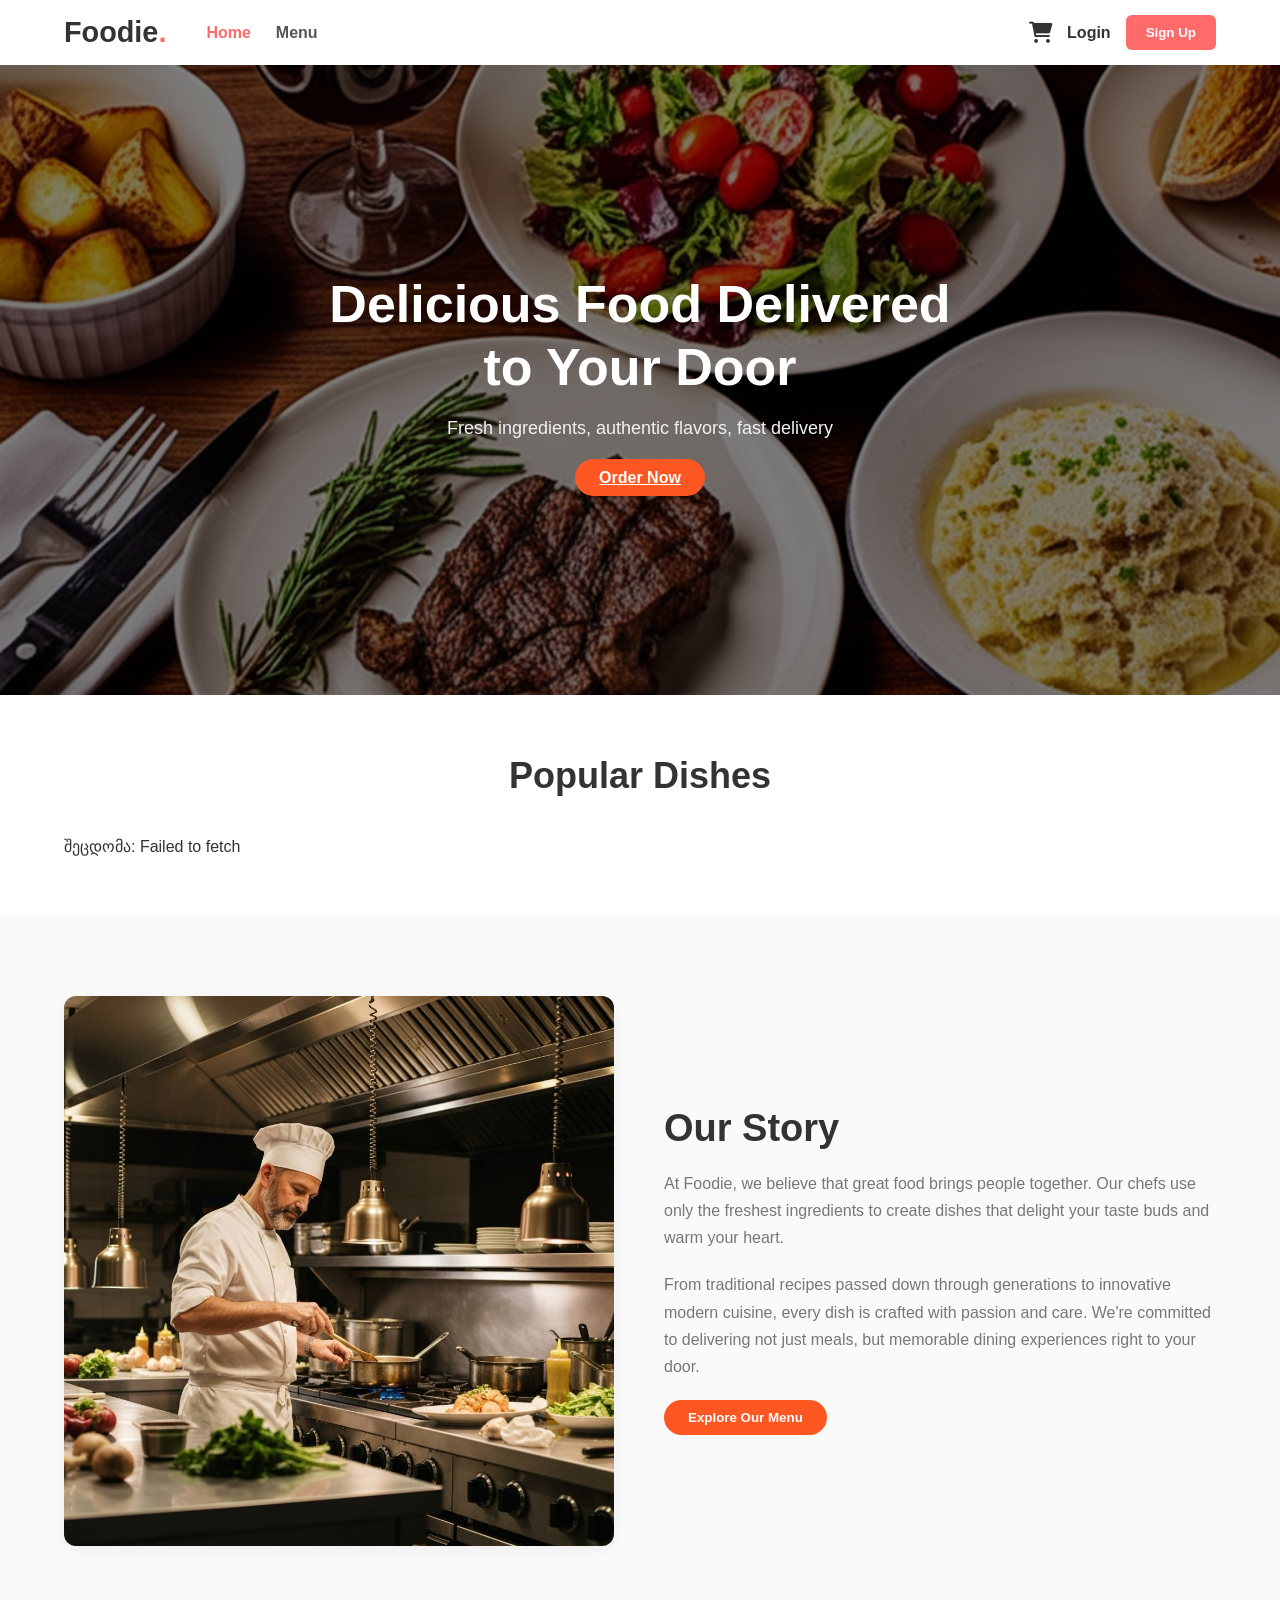
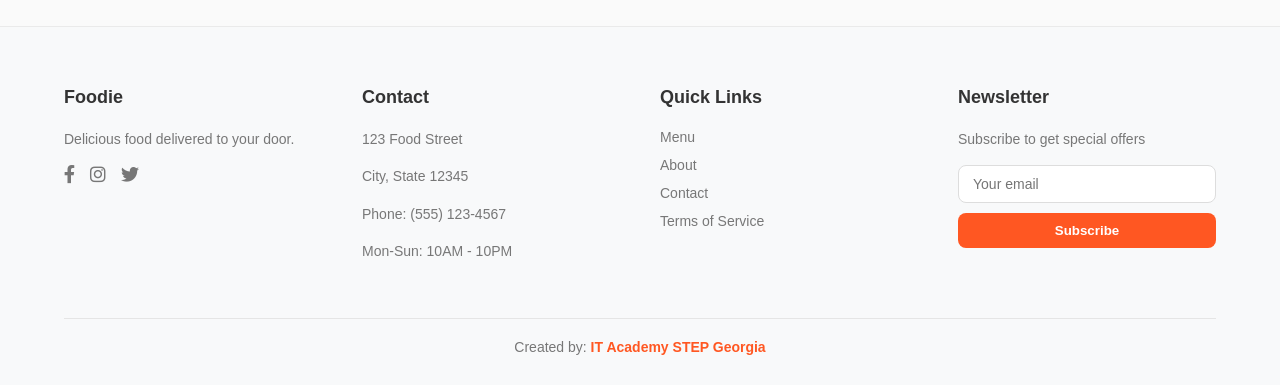
==== admin.html @ 5aa95dae "update" ====
<!DOCTYPE html>
<html lang="en">
<head>
    <meta charset="UTF-8">
    <meta name="viewport" content="width=device-width, initial-scale=1.0">
    <title>Foodie - Admin Panel</title>
    <link rel="stylesheet" href="css/style.css?v=99">
    <link rel="stylesheet" href="https://cdnjs.cloudflare.com/ajax/libs/font-awesome/6.0.0/css/all.min.css">
</head>
<body>

    <div id="header-placeholder"></div>

    <main class="admin-page container">
        <h1>Admin Panel</h1>

        <section class="admin-section">
            <h2>ახალი კატეგორია</h2>
            <form id="add-category-form" class="admin-form">
                <div class="input-group">
                    <label for="cat-name">კატეგორიის სახელი</label>
                    <input type="text" id="cat-name" required>
                </div>
                <button type="submit" class="btn-primary">დამატება</button>
                <p id="category-message" class="message"></p>
            </form>
            <div id="admin-categories-list" class="admin-products-list" style="margin-top:20px;"></div>
        </section>

        <section class="admin-section">
            <h2>ახალი პროდუქტი</h2>
            <form id="add-product-form" class="admin-form">
                <div class="input-group">
                    <label for="prod-name">სახელი</label>
                    <input type="text" id="prod-name" required>
                </div>
                <div class="input-group">
                    <label for="prod-description">აღწერა</label>
                    <input type="text" id="prod-description" required>
                </div>
                <div class="input-group">
                    <label for="prod-category">კატეგორია</label>
                    <select id="prod-category" required></select>
                </div>
                <div class="input-group">
                    <label for="prod-price">ფასი</label>
                    <input type="number" id="prod-price" min="0" step="0.01" required>
                </div>
                <div class="input-group">
                    <label for="prod-spiciness">სიცხარე (0-5)</label>
                    <input type="number" id="prod-spiciness" min="0" max="5" value="0">
                </div>
                <div class="input-group">
                    <label for="prod-image">სურათის URL</label>
                    <input type="text" id="prod-image">
                </div>
                <div class="input-group">
                    <label for="prod-method">მომზადების წესი</label>
                    <input type="text" id="prod-method" required>
                </div>
                <div class="input-group">
                    <label for="prod-ingredients">ინგრედიენტები (მძიმით გამოყოფილი)</label>
                    <input type="text" id="prod-ingredients" placeholder="ფქვილი, კვერცხი, რძე" required>
                </div>
                <div class="input-group toggle-row">
                    ვეგეტარიანული
                    <label class="switch">
                        <input type="checkbox" id="prod-vegetarian">
                        <span class="slider-track"></span>
                    </label>
                </div>
                <button type="submit" class="btn-primary">დამატება</button>
                <p id="product-message" class="message"></p>
            </form>
        </section>

        <section class="admin-section">
            <h2>არსებული პროდუქტები</h2>
            <div id="admin-products-list" class="admin-products-list">
                <p>იტვირთება...</p>
            </div>
        </section>
    </main>

    <div id="footer-placeholder"></div>

    <script src="js/script.js"></script>
</body>
</html>
---- css/style.css ----
@charset "UTF-8";
.navbar {
  display: flex;
  justify-content: space-between;
  align-items: center;
  padding: 15px 5%;
  background-color: #fff;
  box-shadow: 0 2px 10px rgba(0, 0, 0, 0.05);
  position: sticky;
  top: 0;
  z-index: 1000;
  width: 100%;
}
.navbar .logo {
  font-size: 1.8rem;
  font-weight: 800;
  color: #333;
  text-decoration: none;
  z-index: 1002;
  margin-right: 40px;
}
.navbar .logo .food {
  color: #ff6b6b;
}
.navbar .nav-container {
  display: flex;
  flex: 1;
  justify-content: space-between;
  align-items: center;
}
.navbar .nav-container .close-menu {
  display: none;
}
.navbar .nav-container .nav-links {
  display: flex;
  list-style: none;
  gap: 25px;
  margin: 0;
  padding: 0;
}
.navbar .nav-container .nav-links li a {
  text-decoration: none;
  color: #555;
  font-weight: 600;
  font-size: 1rem;
  transition: 0.3s;
}
.navbar .nav-container .nav-links li a:hover, .navbar .nav-container .nav-links li a.active {
  color: #ff6b6b;
}
.navbar .nav-container .auth-buttons {
  display: flex;
  align-items: center;
  gap: 15px;
}
.navbar .nav-container .auth-buttons .login-link {
  text-decoration: none;
  color: #333;
  font-weight: 600;
  transition: 0.3s;
}
.navbar .nav-container .auth-buttons .login-link:hover {
  color: #ff6b6b;
}
.navbar .nav-container .auth-buttons .btn-signup {
  padding: 10px 20px;
  background-color: #ff6b6b;
  color: #fff;
  border: none;
  border-radius: 6px;
  cursor: pointer;
  font-weight: bold;
  transition: 0.3s;
}
.navbar .nav-container .auth-buttons .btn-signup:hover {
  background-color: #e55a5a;
}
.navbar .header-actions {
  display: flex;
  flex-direction: row;
  align-items: center;
  gap: 15px;
  margin-left: 20px;
  flex-shrink: 0;
}
.navbar .header-actions .cart-icon {
  background: none;
  border: none;
  font-size: 1.3rem;
  color: #333;
  cursor: pointer;
  margin: 0;
}
.navbar .header-actions .burger-menu {
  display: none;
  background: none;
  border: none;
  font-size: 1.6rem;
  cursor: pointer;
  color: #333;
}
.navbar {
  /* === მობილურის რესპონსივი === */
}
@media (min-width: 769px) {
  .navbar .nav-container {
    display: contents;
  }
  .navbar .logo {
    order: 0;
  }
  .navbar .nav-links {
    order: 1;
  }
  .navbar .header-actions {
    order: 2;
    margin-left: auto;
  }
  .navbar .auth-buttons {
    order: 3;
    margin-left: 15px;
  }
}
@media (max-width: 768px) {
  .navbar .logo {
    margin-right: auto;
  }
  .navbar .header-actions {
    margin-left: 0;
  }
  .navbar .header-actions .burger-menu {
    display: block;
  }
  .navbar .nav-container {
    position: fixed;
    top: 0;
    right: 0;
    width: 250px;
    height: 100dvh;
    box-sizing: border-box;
    background-color: #fff;
    box-shadow: -5px 0 15px rgba(0, 0, 0, 0.1);
    transform: translateX(100%);
    visibility: hidden;
    transition: transform 0.3s ease-in-out, visibility 0.3s;
    flex-direction: column;
    justify-content: flex-start;
    align-items: stretch;
    padding: 20px;
    z-index: 1001;
  }
  .navbar .nav-container.active {
    transform: translateX(0);
    visibility: visible;
  }
  .navbar .nav-container .close-menu {
    display: block;
    align-self: flex-end;
    font-size: 1.5rem;
    cursor: pointer;
    margin-bottom: 30px;
    color: #333;
  }
  .navbar .nav-container .nav-links {
    flex-direction: column;
    width: 100%;
    gap: 20px;
  }
  .navbar .nav-container .nav-links li a {
    display: block;
    font-size: 1.2rem;
    color: #333;
    border-bottom: 1px solid #eee;
    padding-bottom: 10px;
  }
  .navbar .nav-container .auth-buttons {
    flex-direction: column;
    align-items: stretch;
    width: 100%;
    gap: 20px;
    margin-top: 20px;
  }
  .navbar .nav-container .auth-buttons .login-link,
  .navbar .nav-container .auth-buttons .btn-signup {
    display: block;
    width: 100%;
    padding: 0 0 10px;
    background-color: transparent;
    border: none;
    border-radius: 0;
    border-bottom: 1px solid #eee;
    color: #333;
    font-size: 1.2rem;
    font-weight: 600;
    text-align: left;
    cursor: pointer;
  }
  .navbar .nav-container .auth-buttons .login-link:hover,
  .navbar .nav-container .auth-buttons .btn-signup:hover {
    background-color: transparent;
    color: #ff6b6b;
  }
}

.user-dropdown {
  position: absolute;
  top: 130%;
  right: 0;
  background: #fff;
  border-radius: 8px;
  box-shadow: 0 4px 15px rgba(0, 0, 0, 0.1);
  min-width: 160px;
  display: none; /* საწყისად დამალულია */
  flex-direction: column;
  z-index: 1000;
  overflow: hidden;
}
.user-dropdown.active {
  display: flex;
}
.user-dropdown .dropdown-header {
  padding: 12px 15px;
  border-bottom: 1px solid #eee;
  font-weight: 600;
  color: #333;
}
.user-dropdown .dropdown-item {
  padding: 12px 15px;
  color: #555;
  text-decoration: none;
  background: none;
  border: none;
  text-align: left;
  cursor: pointer;
  font-size: 1rem;
  transition: background 0.2s;
}
.user-dropdown .dropdown-item:hover {
  background-color: #f9f9f9;
}

* {
  margin: 0;
  padding: 0;
  box-sizing: border-box;
  font-family: "Poppins", sans-serif;
}

body {
  background-color: #ffffff;
  color: #333333;
}

.btn-primary,
.btn-signup,
.btn-secondary {
  background-color: #ff5722;
  color: white;
  border: none;
  padding: 10px 24px;
  border-radius: 30px;
  cursor: pointer;
  font-weight: 600;
  transition: background-color 0.3s ease;
}
.btn-primary:hover,
.btn-signup:hover,
.btn-secondary:hover {
  background-color: rgb(93.3333333333%, 22.383107089%, 0%);
}

.btn-secondary {
  background-color: #ddd;
  color: #333333;
  width: 100%;
}

.hero {
  background-image: linear-gradient(rgba(0, 0, 0, 0.5), rgba(0, 0, 0, 0.5)), url("../images/restback.png");
  background-size: cover;
  background-position: center;
  background-repeat: no-repeat;
  height: 70vh;
  width: 100%;
  display: flex;
  align-items: center;
  justify-content: center;
  text-align: center;
  color: white;
  padding: 0 20px;
}
.hero .hero-content {
  max-width: 650px;
}
.hero .hero-content h1 {
  font-size: 52px;
  margin-bottom: 20px;
  line-height: 1.2;
  font-weight: 700;
  color: white;
}
.hero .hero-content p {
  font-size: 18px;
  margin-bottom: 30px;
  color: #f1f1f1;
}

.popular-dishes {
  padding: 60px 5%;
  width: 100%;
}
.popular-dishes h2 {
  text-align: center;
  font-size: 36px;
  margin-bottom: 40px;
  color: #333333;
  font-weight: 700;
}

.dishes-grid {
  display: grid;
  grid-template-columns: repeat(3, 1fr);
  gap: 30px;
  width: 100%;
  margin-top: 20px;
}
.dishes-grid .dish-card {
  background: #fff;
  border-radius: 12px;
  overflow: hidden;
  box-shadow: 0 4px 15px rgba(0, 0, 0, 0.05);
  display: flex;
  flex-direction: column;
  transition: transform 0.3s ease;
}
.dishes-grid .dish-card:hover {
  transform: translateY(-5px);
}
.dishes-grid .dish-card .dish-img {
  width: 100%;
  height: 220px;
  object-fit: cover;
}
.dishes-grid .dish-card .dish-info {
  padding: 20px;
  display: flex;
  flex-direction: column;
  flex: 1;
}
.dishes-grid .dish-card .dish-info h3 {
  font-size: 1.2rem;
  margin-bottom: 10px;
  color: #333;
}
.dishes-grid .dish-card .dish-info .desc {
  font-size: 0.9rem;
  color: #777;
  margin-bottom: 15px;
  flex: 1;
  line-height: 1.4;
}
.dishes-grid .dish-card .dish-info .details {
  display: flex;
  justify-content: space-between;
  align-items: center;
  margin-bottom: 15px;
}
.dishes-grid .dish-card .dish-info .details .rating {
  color: #f39c12;
  font-weight: bold;
}
.dishes-grid .dish-card .dish-info .details .price {
  font-weight: bold;
  color: #ff6b6b;
  font-size: 1.2rem;
}
.dishes-grid .dish-card .dish-info .btn-signup {
  width: 100%;
  padding: 12px;
  background-color: #ff6b6b;
  color: #fff;
  border: none;
  border-radius: 6px;
  cursor: pointer;
  transition: 0.3s;
  font-weight: bold;
}
.dishes-grid .dish-card .dish-info .btn-signup:hover {
  background-color: #e55a5a;
}
@media (max-width: 1024px) {
  .dishes-grid {
    grid-template-columns: repeat(2, 1fr);
  }
}
@media (max-width: 600px) {
  .dishes-grid {
    grid-template-columns: 1fr;
  }
}

/* --- ავტორიზაციის მოდალი (Modal) --- */
.modal-overlay {
  position: fixed;
  top: 0;
  left: 0;
  width: 100%;
  height: 100%;
  background: rgba(0, 0, 0, 0.6);
  display: flex;
  align-items: center;
  justify-content: center;
  z-index: 2000;
  opacity: 0;
  pointer-events: none;
  transition: opacity 0.3s ease;
}
.modal-overlay.active {
  opacity: 1;
  pointer-events: auto;
}

.modal-content {
  background: #ffffff;
  width: 90%;
  max-width: 400px;
  border-radius: 12px;
  padding: 30px;
  position: relative;
  box-shadow: 0 10px 30px rgba(0, 0, 0, 0.2);
  transform: translateY(-20px);
  transition: transform 0.3s ease;
}
.modal-overlay.active .modal-content {
  transform: translateY(0);
}

.close-btn {
  position: absolute;
  top: 15px;
  right: 15px;
  background: none;
  border: none;
  font-size: 24px;
  color: #777777;
  cursor: pointer;
}

.modal-header {
  display: flex;
  margin-bottom: 25px;
  border-bottom: 2px solid #eee;
}
.modal-header .tab-btn {
  flex: 1;
  background: none;
  border: none;
  padding: 10px;
  font-size: 18px;
  font-weight: 600;
  color: #777777;
  cursor: pointer;
  position: relative;
}
.modal-header .tab-btn.active {
  color: #ff5722;
}
.modal-header .tab-btn.active::after {
  content: "";
  position: absolute;
  bottom: -2px;
  left: 0;
  width: 100%;
  height: 2px;
  background: #ff5722;
}

.auth-form {
  display: none;
}
.auth-form.active {
  display: block;
}
.auth-form .input-group {
  margin-bottom: 15px;
}
.auth-form .input-group label {
  display: block;
  margin-bottom: 5px;
  font-size: 14px;
  color: #333333;
}
.auth-form .input-group input {
  width: 100%;
  padding: 12px;
  border: 1px solid #ccc;
  border-radius: 8px;
  font-size: 14px;
  outline: none;
}
.auth-form .input-group input:focus {
  border-color: #ff5722;
}

.w-100 {
  width: 100%;
}

.message {
  margin-bottom: 15px;
  text-align: center;
  font-size: 14px;
  font-weight: bold;
}
.message.success {
  color: green;
}
.message.error {
  color: red;
}

.filter-group {
  margin-bottom: 24px;
}
.filter-group label {
  display: block;
  margin-bottom: 8px;
  font-weight: 600;
  font-size: 0.9rem;
  color: #333333;
}
.filter-group input[type=range] {
  width: 100%;
  accent-color: #ff6b6b;
}
.filter-group span {
  display: inline-block;
  margin-top: 4px;
  font-size: 0.85rem;
  color: #777777;
}

.toggle-row {
  display: flex;
  align-items: center;
  justify-content: space-between;
  font-weight: 600;
}

.switch {
  position: relative;
  display: inline-block;
  width: 42px;
  height: 24px;
}
.switch input {
  opacity: 0;
  width: 0;
  height: 0;
}
.switch input:checked + .slider-track {
  background-color: #ff6b6b;
}
.switch input:checked + .slider-track::before {
  transform: translateX(18px);
}
.switch .slider-track {
  position: absolute;
  cursor: pointer;
  inset: 0;
  background-color: #ccc;
  border-radius: 24px;
  transition: 0.2s;
}
.switch .slider-track::before {
  content: "";
  position: absolute;
  height: 18px;
  width: 18px;
  left: 3px;
  bottom: 3px;
  background-color: #fff;
  border-radius: 50%;
  transition: 0.2s;
}

.btn-text-small {
  background: none;
  border: none;
  color: #777777;
  font-size: 0.8rem;
  text-decoration: underline;
  cursor: pointer;
  padding: 0;
  margin-top: 4px;
}

.cart-menu-container {
  position: relative;
  display: inline-block;
}

.cart-icon {
  position: relative;
}

.cart-count-badge {
  position: absolute;
  top: -6px;
  right: -8px;
  background-color: #ff6b6b;
  color: #fff;
  font-size: 0.7rem;
  font-weight: bold;
  min-width: 18px;
  height: 18px;
  border-radius: 50%;
  display: flex;
  align-items: center;
  justify-content: center;
  padding: 0 4px;
}

.cart-dropdown {
  position: absolute;
  top: calc(100% + 12px);
  right: 0;
  width: 320px;
  max-width: 90vw;
  background: #fff;
  border-radius: 10px;
  box-shadow: 0 10px 30px rgba(0, 0, 0, 0.15);
  opacity: 0;
  visibility: hidden;
  transform: translateY(-8px);
  transition: 0.2s;
  z-index: 1500;
  padding: 16px;
}
.cart-dropdown.active {
  opacity: 1;
  visibility: visible;
  transform: translateY(0);
}

.cart-dropdown-header {
  font-weight: 700;
  font-size: 1.1rem;
  margin-bottom: 12px;
}

.cart-items-list {
  max-height: 280px;
  overflow-y: auto;
  display: flex;
  flex-direction: column;
  gap: 10px;
}

.cart-empty {
  color: #777777;
  text-align: center;
  padding: 12px 0;
  font-size: 0.9rem;
}

.cart-item {
  display: grid;
  grid-template-columns: 1fr auto auto auto;
  align-items: center;
  gap: 8px;
  font-size: 0.85rem;
  border-bottom: 1px solid #f0f0f0;
  padding-bottom: 8px;
}
.cart-item .cart-item-name {
  overflow: hidden;
  text-overflow: ellipsis;
  white-space: nowrap;
}
.cart-item .cart-item-qty {
  display: flex;
  align-items: center;
  gap: 6px;
}
.cart-item .cart-item-qty .qty-btn {
  width: 22px;
  height: 22px;
  border: 1px solid #ddd;
  background: #fff;
  border-radius: 4px;
  cursor: pointer;
  font-weight: bold;
  line-height: 1;
}
.cart-item .cart-item-price {
  font-weight: 600;
  color: #ff6b6b;
}
.cart-item .cart-item-remove {
  background: none;
  border: none;
  color: #999;
  cursor: pointer;
}
.cart-item .cart-item-remove:hover {
  color: #ff6b6b;
}

.cart-dropdown-footer {
  margin-top: 14px;
  padding-top: 12px;
  border-top: 1px solid #eee;
}
.cart-dropdown-footer .cart-total {
  display: flex;
  justify-content: space-between;
  font-weight: 700;
  margin-bottom: 10px;
}

.admin-page {
  padding: 40px 5%;
  max-width: 900px;
  margin: 0 auto;
}
.admin-page h1 {
  margin-bottom: 30px;
}

.admin-section {
  background: #fff;
  border-radius: 10px;
  padding: 24px;
  margin-bottom: 30px;
  box-shadow: 0 2px 10px rgba(0, 0, 0, 0.05);
}
.admin-section h2 {
  margin-bottom: 16px;
  font-size: 1.2rem;
}

.admin-form {
  display: flex;
  flex-direction: column;
  gap: 14px;
  max-width: 400px;
}
.admin-form .btn-primary {
  align-self: flex-start;
}

.admin-products-list {
  display: flex;
  flex-direction: column;
  gap: 10px;
}

.admin-product-row {
  display: flex;
  align-items: center;
  justify-content: space-between;
  gap: 12px;
  padding: 10px 0;
  border-bottom: 1px solid #f0f0f0;
}
.admin-product-row .admin-product-name {
  flex: 1;
}
.admin-product-row .admin-product-price {
  font-weight: 600;
  color: #ff6b6b;
}

.footer {
  background-color: #f8f9fa;
  padding: 60px 5% 30px;
  border-top: 1px solid #eaeaea;
  color: #333333;
  width: 100%;
}
.footer .footer-container {
  display: grid;
  grid-template-columns: repeat(4, 1fr);
  gap: 40px;
  max-width: 1300px;
  margin: 0 auto 40px;
}
@media (max-width: 900px) {
  .footer .footer-container {
    grid-template-columns: repeat(2, 1fr);
  }
}
@media (max-width: 550px) {
  .footer .footer-container {
    grid-template-columns: 1fr;
  }
}
.footer .footer-col h3, .footer .footer-col h4 {
  font-size: 18px;
  font-weight: 600;
  margin-bottom: 20px;
  color: #333333;
}
.footer .footer-col p {
  font-size: 14px;
  color: #777777;
  line-height: 1.6;
  margin-bottom: 15px;
}
.footer .footer-col .social-icons {
  display: flex;
  gap: 15px;
  font-size: 18px;
}
.footer .footer-col .social-icons a {
  color: #777777;
  transition: color 0.3s;
}
.footer .footer-col .social-icons a:hover {
  color: #ff5722;
}
.footer .footer-col ul {
  list-style: none;
  padding: 0;
  margin: 0;
}
.footer .footer-col ul li {
  margin-bottom: 10px;
}
.footer .footer-col ul li a {
  text-decoration: none;
  color: #777777;
  font-size: 14px;
  transition: color 0.3s;
}
.footer .footer-col ul li a:hover {
  color: #ff5722;
}
.footer .footer-col .newsletter-form {
  display: flex;
  flex-direction: column;
  gap: 10px;
}
.footer .footer-col .newsletter-form input {
  padding: 10px 14px;
  border: 1px solid #ddd;
  border-radius: 8px;
  font-size: 14px;
  outline: none;
}
.footer .footer-col .newsletter-form input:focus {
  border-color: #ff5722;
}
.footer .footer-col .newsletter-form button {
  background-color: #ff5722;
  color: white;
  border: none;
  padding: 10px;
  border-radius: 8px;
  font-weight: 600;
  cursor: pointer;
  transition: background-color 0.3s;
}
.footer .footer-col .newsletter-form button:hover {
  background-color: #e04a1b;
}
.footer .footer-bottom {
  text-align: center;
  border-top: 1px solid #e5e5e5;
  padding-top: 20px;
  font-size: 14px;
  color: #777777;
}
.footer .footer-bottom a {
  color: #ff5722;
  text-decoration: none;
  font-weight: 600;
}

.menu-page {
  display: flex;
  gap: 30px;
  padding: 40px 0;
  align-items: flex-start;
  /* მარცხენა ფილტრების პანელი */
}
.menu-page .filters-sidebar {
  flex: 0 0 250px;
  background-color: #fcfcfc;
  padding: 20px;
  border-radius: 8px;
  box-shadow: 0 4px 6px rgba(0, 0, 0, 0.05);
}
.menu-page .filters-sidebar h2 {
  margin-bottom: 20px;
  font-size: 1.2rem;
  color: #333;
}
.menu-page .filters-sidebar .filter-group {
  margin-bottom: 25px;
}
.menu-page .filters-sidebar .filter-group label {
  display: block;
  margin-bottom: 10px;
  font-weight: 600;
  font-size: 0.9rem;
  color: #555;
}
.menu-page .filters-sidebar .filter-group input[type=text] {
  width: 100%;
  padding: 10px;
  border: 1px solid #ddd;
  border-radius: 6px;
  outline: none;
}
.menu-page .filters-sidebar .filter-group input[type=text]:focus {
  border-color: #ff6b6b;
}
.menu-page .filters-sidebar .filter-group .checkbox-group {
  display: flex;
  flex-direction: column;
  gap: 10px;
}
.menu-page .filters-sidebar .filter-group .checkbox-group label {
  font-weight: normal;
  display: flex;
  align-items: center;
  gap: 8px;
  cursor: pointer;
  margin-bottom: 0;
}
.menu-page .filters-sidebar .btn-clear {
  width: 100%;
  padding: 10px;
  background: transparent;
  border: 1px solid #ccc;
  border-radius: 6px;
  cursor: pointer;
  transition: 0.3s;
}
.menu-page .filters-sidebar .btn-clear:hover {
  background: #f0f0f0;
}
.menu-page {
  /* მარჯვენა პროდუქტების კონტენტი */
}
.menu-page .menu-content {
  flex: 1;
  width: 100%;
  overflow: hidden; /* აზღვევს კონტენტის გადმოსვლას გვერდზე */
}
.menu-page .menu-content .menu-header {
  margin-bottom: 20px;
  color: #777;
  font-size: 0.95rem;
}
.menu-page .menu-content .dishes-grid {
  display: grid;
  grid-template-columns: repeat(auto-fill, minmax(220px, 1fr));
  gap: 20px;
  /* ბარათის და სურათის ზომების შეზღუდვა */
}
.menu-page .menu-content .dishes-grid .dish-card {
  background: #fff;
  border-radius: 12px;
  overflow: hidden;
  box-shadow: 0 4px 15px rgba(0, 0, 0, 0.05);
  display: flex;
  flex-direction: column;
}
.menu-page .menu-content .dishes-grid .dish-card .dish-img {
  width: 100%;
  height: 180px;
  object-fit: cover; /* სურათი არ გაიწელება ზედმეტად და ჩაჯდება ყუთში */
}
.menu-page .menu-content .dishes-grid .dish-card .dish-info {
  padding: 15px;
  display: flex;
  flex-direction: column;
  flex: 1;
}
.menu-page .menu-content .dishes-grid .dish-card .dish-info h3 {
  font-size: 1.1rem;
  margin-bottom: 8px;
  color: #333;
}
.menu-page .menu-content .dishes-grid .dish-card .dish-info .desc {
  font-size: 0.85rem;
  color: #777;
  margin-bottom: 15px;
  flex: 1;
}
.menu-page .menu-content .dishes-grid .dish-card .dish-info .details {
  display: flex;
  justify-content: space-between;
  align-items: center;
  margin-bottom: 15px;
}
.menu-page .menu-content .dishes-grid .dish-card .dish-info .details .rating {
  color: #f39c12;
  font-weight: bold;
}
.menu-page .menu-content .dishes-grid .dish-card .dish-info .details .price {
  font-weight: bold;
  color: #ff6b6b;
  font-size: 1.1rem;
}
.menu-page .menu-content .dishes-grid .dish-card .dish-info .btn-signup {
  width: 100%;
  padding: 10px;
  background-color: #ff6b6b;
  color: #fff;
  border: none;
  border-radius: 6px;
  cursor: pointer;
  transition: 0.3s;
}
.menu-page .menu-content .dishes-grid .dish-card .dish-info .btn-signup:hover {
  background-color: #e55a5a;
}
.menu-page .menu-content .pagination {
  display: flex;
  justify-content: center;
  margin-top: 40px;
}
.menu-page .menu-content .pagination .btn-text {
  background: none;
  border: none;
  color: #333;
  font-weight: bold;
  cursor: pointer;
}
.menu-page .menu-content .pagination .btn-text:hover {
  text-decoration: underline;
}

.our-story {
  padding: 80px 5%;
  background-color: #fafafa;
}
.our-story .story-container {
  display: flex;
  align-items: center;
  gap: 50px;
  max-width: 1300px;
  margin: 0 auto;
}
@media (max-width: 900px) {
  .our-story .story-container {
    flex-direction: column;
    text-align: center;
  }
}
.our-story .story-img {
  flex: 1;
  width: 100%;
  max-width: 550px;
  border-radius: 12px;
  overflow: hidden;
  box-shadow: 0 4px 15px rgba(0, 0, 0, 0.05);
}
.our-story .story-img img {
  width: 100%;
  height: 100%;
  object-fit: cover;
  display: block;
}
.our-story .story-content {
  flex: 1;
}
.our-story .story-content h2 {
  font-size: 38px;
  font-weight: 700;
  color: #333333;
  margin-bottom: 20px;
}
.our-story .story-content p {
  font-size: 16px;
  color: #777777;
  line-height: 1.7;
  margin-bottom: 20px;
}

.profile-container {
  max-width: 900px;
  margin: 40px auto 80px;
  padding: 0 20px;
}
.profile-container .page-title {
  font-size: 2rem;
  font-weight: 700;
  color: #222;
  margin-bottom: 25px;
}
.profile-container .profile-tabs {
  display: flex;
  background-color: #f1f3f5;
  padding: 5px;
  border-radius: 8px;
  margin-bottom: 30px;
}
.profile-container .profile-tabs .tab-btn {
  flex: 1;
  padding: 12px;
  border: none;
  background: transparent;
  font-size: 0.95rem;
  font-weight: 600;
  color: #666;
  border-radius: 6px;
  cursor: pointer;
  transition: 0.2s;
}
.profile-container .profile-tabs .tab-btn:hover:not(.active) {
  color: #222;
}
.profile-container .profile-tabs .tab-btn.active {
  background-color: #fff;
  color: #222;
  box-shadow: 0 2px 6px rgba(0, 0, 0, 0.06);
}
.profile-container .profile-card {
  background: #fff;
  border: 1px solid #e9ecef;
  border-radius: 12px;
  padding: 35px;
}
.profile-container .profile-card .tab-content {
  display: none;
  animation: fadeInTab 0.3s ease-in-out;
}
.profile-container .profile-card .tab-content.active {
  display: block;
}
.profile-container .profile-card .card-header {
  margin-bottom: 25px;
}
.profile-container .profile-card .card-header h2 {
  font-size: 1.25rem;
  color: #222;
  margin-bottom: 5px;
}
.profile-container .profile-card .card-header p {
  color: #777;
  font-size: 0.9rem;
}
.profile-container .profile-card .profile-summary {
  display: flex;
  align-items: center;
  gap: 20px;
  margin-bottom: 30px;
  padding-bottom: 25px;
  border-bottom: 1px solid #f0f0f0;
}
.profile-container .profile-card .profile-summary .profile-summary-info h3 {
  font-size: 1.15rem;
  color: #222;
  margin-bottom: 4px;
}
.profile-container .profile-card .profile-summary .profile-summary-info p {
  color: #777;
  font-size: 0.9rem;
}
.profile-container .profile-card .profile-summary .profile-summary-info .member-since {
  display: inline-block;
  margin-top: 8px;
  padding: 3px 12px;
  border-radius: 20px;
  background: #fdeceb;
  color: #df4b37;
  font-size: 0.75rem;
  font-weight: 600;
}
.profile-container .profile-card .profile-avatar {
  width: 84px;
  height: 84px;
  flex-shrink: 0;
  border-radius: 50%;
  overflow: hidden;
  background-color: #f1f3f5;
  display: flex;
  align-items: center;
  justify-content: center;
  border: 3px solid #df4b37;
}
.profile-container .profile-card .profile-avatar img {
  width: 100%;
  height: 100%;
  object-fit: cover;
  display: block;
}
.profile-container .profile-card .profile-avatar span {
  display: none;
  font-size: 1.6rem;
  font-weight: 700;
  color: #df4b37;
}
.profile-container .profile-card .profile-avatar.no-image img {
  display: none;
}
.profile-container .profile-card .profile-avatar.no-image span {
  display: block;
}
.profile-container .profile-card form {
  display: flex;
  flex-direction: column;
  gap: 20px;
}
.profile-container .profile-card form .form-row {
  display: flex;
  gap: 20px;
}
.profile-container .profile-card form .form-row .form-group {
  flex: 1;
}
.profile-container .profile-card form .form-group {
  display: flex;
  flex-direction: column;
  gap: 8px;
}
.profile-container .profile-card form .form-group label {
  font-size: 0.85rem;
  font-weight: 600;
  color: #495057;
}
.profile-container .profile-card form .form-group input,
.profile-container .profile-card form .form-group textarea {
  width: 100%;
  padding: 12px 14px;
  border: 1px solid #ced4da;
  border-radius: 6px;
  font-size: 0.95rem;
  background-color: #fff;
  transition: border-color 0.2s, box-shadow 0.2s;
  box-sizing: border-box;
}
.profile-container .profile-card form .form-group input:focus,
.profile-container .profile-card form .form-group textarea:focus {
  border-color: #df4b37;
  box-shadow: 0 0 0 3px rgba(223, 75, 55, 0.12);
  outline: none;
}
.profile-container .profile-card form .form-group input:disabled,
.profile-container .profile-card form .form-group textarea:disabled {
  background-color: #f8f9fa;
  color: #888;
  cursor: not-allowed;
}
.profile-container .profile-card form .form-group textarea {
  resize: vertical;
}
.profile-container .profile-card form .btn-save {
  align-self: flex-start;
  padding: 12px 28px;
  background-color: #df4b37;
  color: #fff;
  border: none;
  border-radius: 6px;
  font-weight: 600;
  font-size: 0.95rem;
  cursor: pointer;
  transition: 0.2s;
}
.profile-container .profile-card form .btn-save:hover {
  background-color: #c9412f;
}
.profile-container .profile-card form .btn-save:disabled {
  opacity: 0.6;
  cursor: not-allowed;
}
.profile-container .profile-card .form-message {
  font-size: 0.9rem;
  font-weight: 600;
  line-height: 1.4;
}
.profile-container .profile-card .form-message:empty {
  display: none;
}
.profile-container .profile-card .form-message.success {
  color: #2b8a3e;
}
.profile-container .profile-card .form-message.error {
  color: #c92a2a;
}
.profile-container .profile-card .account-section {
  padding: 20px 0;
  border-top: 1px solid #f0f0f0;
}
.profile-container .profile-card .account-section:first-of-type {
  border-top: none;
  padding-top: 0;
}
.profile-container .profile-card .account-section h3 {
  font-size: 1rem;
  color: #222;
  margin-bottom: 6px;
}
.profile-container .profile-card .account-section p {
  color: #777;
  font-size: 0.9rem;
  margin-bottom: 14px;
}
.profile-container .profile-card .account-section.danger-zone h3 {
  color: #dc3545;
}
.profile-container .profile-card .btn-outline,
.profile-container .profile-card .btn-danger {
  padding: 12px 28px;
  border-radius: 6px;
  font-weight: 600;
  font-size: 0.95rem;
  cursor: pointer;
  transition: 0.2s;
}
.profile-container .profile-card .btn-outline:disabled,
.profile-container .profile-card .btn-danger:disabled {
  opacity: 0.6;
  cursor: not-allowed;
}
.profile-container .profile-card .btn-outline {
  background: #fff;
  color: #333;
  border: 1px solid #ced4da;
}
.profile-container .profile-card .btn-outline:hover {
  border-color: #df4b37;
  color: #df4b37;
}
.profile-container .profile-card .btn-danger {
  background: #dc3545;
  color: #fff;
  border: none;
}
.profile-container .profile-card .btn-danger:hover {
  background: #bb2d3b;
}
.profile-container .profile-card .delete-confirm {
  margin-top: 16px;
  padding: 16px;
  border: 1px solid #f5c2c7;
  background: #fff5f5;
  border-radius: 8px;
}
.profile-container .profile-card .delete-confirm[hidden] {
  display: none;
}
.profile-container .profile-card .delete-confirm p {
  color: #842029;
  margin-bottom: 12px;
}
.profile-container .profile-card .delete-confirm .delete-confirm-actions {
  display: flex;
  gap: 10px;
  flex-wrap: wrap;
}
.profile-container .visually-hidden {
  position: absolute;
  left: -9999px;
  width: 1px;
  height: 1px;
  overflow: hidden;
}

@keyframes fadeInTab {
  from {
    opacity: 0;
    transform: translateY(10px);
  }
  to {
    opacity: 1;
    transform: translateY(0);
  }
}
/* === მობილურის რესპონსივი === */
@media (max-width: 768px) {
  .profile-container {
    margin: 20px auto 50px;
  }
  .profile-container .page-title {
    font-size: 1.5rem;
    text-align: center;
  }
  .profile-container .profile-tabs {
    flex-direction: column;
    gap: 5px;
  }
  .profile-container .profile-tabs .tab-btn {
    width: 100%;
    text-align: center;
    padding: 10px;
  }
  .profile-container .profile-card {
    padding: 20px;
  }
  .profile-container .profile-card .card-header {
    text-align: center;
  }
  .profile-container .profile-card .card-header h2 {
    font-size: 1.1rem;
  }
  .profile-container .profile-card .profile-summary {
    flex-direction: column;
    text-align: center;
  }
  .profile-container .profile-card form .form-row {
    flex-direction: column;
    gap: 20px;
  }
  .profile-container .profile-card form .btn-save {
    width: 100%;
    text-align: center;
  }
  .profile-container .profile-card .btn-outline,
  .profile-container .profile-card .btn-danger {
    width: 100%;
  }
  .profile-container .profile-card .delete-confirm .delete-confirm-actions {
    flex-direction: column;
  }
}

/*# sourceMappingURL=style.css.map */
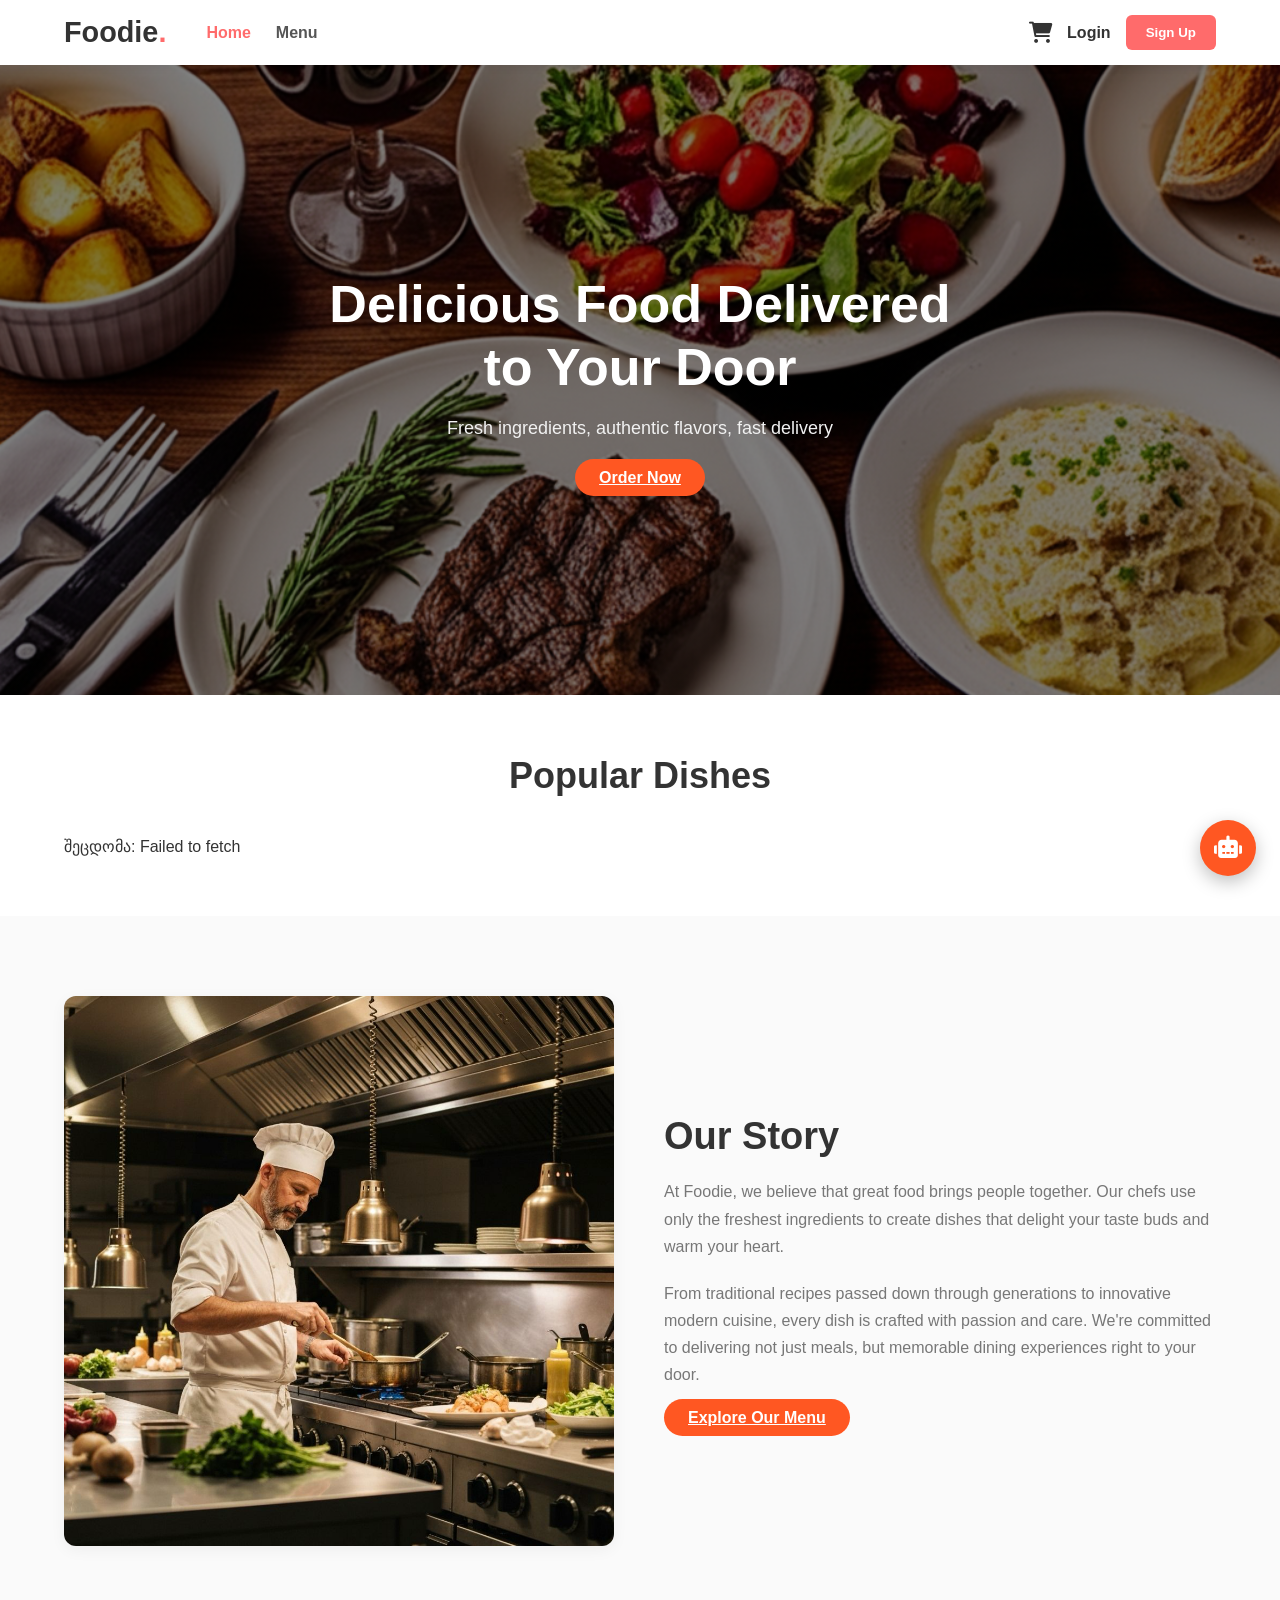
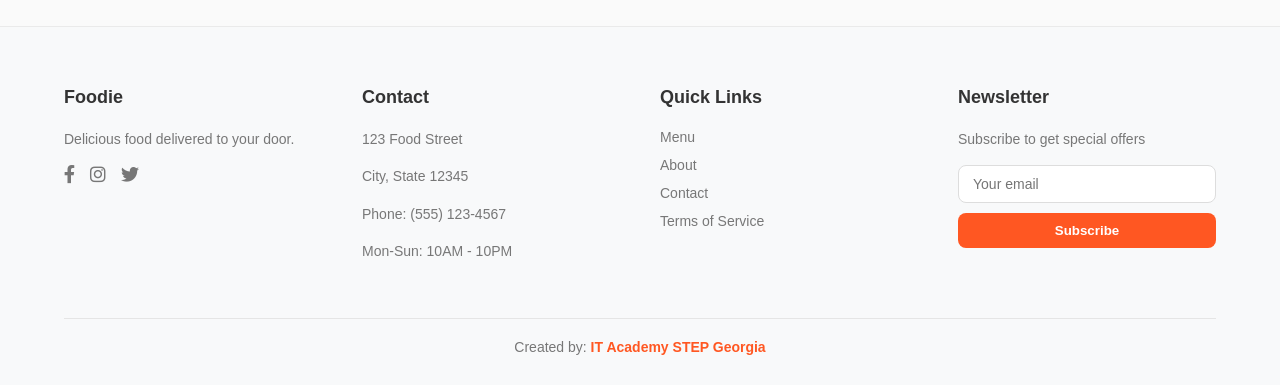
==== commit d3699f5b: "done" ====
--- a/admin.html
+++ b/admin.html
@@ -28,9 +28,9 @@
         </section>
 
         <section class="admin-section">
-            <h2>ახალი პროდუქტი</h2>
-            <form id="add-product-form" class="admin-form">
-                <div class="input-group">
+              <h2 id="product-form-title">ახალი პროდუქტი</h2>
+                <form id="add-product-form" class="admin-form">
+                    <div class="input-group">
                     <label for="prod-name">სახელი</label>
                     <input type="text" id="prod-name" required>
                 </div>
@@ -69,10 +69,14 @@
                         <span class="slider-track"></span>
                     </label>
                 </div>
+         <div style="display:flex; gap:10px;">
                 <button type="submit" class="btn-primary">დამატება</button>
+                <button type="button" id="cancel-edit-btn" class="btn-secondary" style="display:none; width:auto; padding:10px 24px;">გაუქმება</button>
+                </div>
                 <p id="product-message" class="message"></p>
             </form>
         </section>
+
 
         <section class="admin-section">
             <h2>არსებული პროდუქტები</h2>
@@ -84,6 +88,10 @@
 
     <div id="footer-placeholder"></div>
 
-    <script src="js/script.js"></script>
+    <script src="js/config.js"></script>
+    <script src="js/assistant.js"></script>
+    <script src="js/header.js"></script>
+    <script src="js/admin.js"></script>
+
 </body>
 </html>
--- a/css/style.css
+++ b/css/style.css
@@ -972,7 +972,7 @@
 .menu-page .menu-content .dishes-grid .dish-card .dish-img {
   width: 100%;
   height: 180px;
-  object-fit: cover; /* სურათი არ გაიწელება ზედმეტად და ჩაჯდება ყუთში */
+  object-fit: cover;
 }
 .menu-page .menu-content .dishes-grid .dish-card .dish-info {
   padding: 15px;
@@ -1022,17 +1022,29 @@
 .menu-page .menu-content .pagination {
   display: flex;
   justify-content: center;
-  margin-top: 40px;
+  align-items: center;
+  gap: 16px;
+  margin: 40px 0 20px;
 }
 .menu-page .menu-content .pagination .btn-text {
-  background: none;
-  border: none;
+  background: #fff;
+  border: 1px solid #ddd;
   color: #333;
-  font-weight: bold;
-  cursor: pointer;
-}
-.menu-page .menu-content .pagination .btn-text:hover {
-  text-decoration: underline;
+  padding: 10px 22px;
+  border-radius: 6px;
+  cursor: pointer;
+  font-weight: 600;
+  font-size: 0.9rem;
+  transition: 0.2s;
+}
+.menu-page .menu-content .pagination .btn-text:hover:not(:disabled) {
+  background-color: #ff6b6b;
+  color: #fff;
+  border-color: #ff6b6b;
+}
+.menu-page .menu-content .pagination .btn-text:disabled {
+  opacity: 0.4;
+  cursor: not-allowed;
 }
 
 .our-story {
@@ -1419,5 +1431,281 @@
     flex-direction: column;
   }
 }
+.admin-page {
+  background-color: #f4f6fa;
+  min-height: 80vh;
+  padding: 40px 5%;
+}
+.admin-page h1 {
+  color: #2f3e56;
+  font-size: 1.8rem;
+  margin-bottom: 30px;
+  padding-bottom: 14px;
+  border-bottom: 2px solid #2f3e56;
+  display: inline-block;
+}
+
+.admin-section {
+  background: #fff;
+  border: 1px solid #e1e5ec;
+  border-radius: 10px;
+  padding: 26px;
+  margin-bottom: 28px;
+  box-shadow: 0 2px 8px rgba(47, 62, 86, 0.06);
+}
+.admin-section h2 {
+  font-size: 1.15rem;
+  color: #2f3e56;
+  margin-bottom: 18px;
+  display: flex;
+  align-items: center;
+  gap: 8px;
+}
+.admin-section h2::before {
+  content: "";
+  width: 6px;
+  height: 18px;
+  background: #5c7cfa;
+  border-radius: 3px;
+  display: inline-block;
+}
+
+.admin-form .input-group label {
+  color: #2f3e56;
+  font-size: 0.85rem;
+}
+.admin-form .input-group input,
+.admin-form .input-group select {
+  border: 1px solid #e1e5ec;
+}
+.admin-form .input-group input:focus,
+.admin-form .input-group select:focus {
+  border-color: #5c7cfa;
+  outline: none;
+}
+.admin-form .btn-primary {
+  background-color: #2f3e56;
+}
+.admin-form .btn-primary:hover {
+  background-color: #24314a;
+}
+.admin-form .btn-secondary {
+  background: #fff;
+  border: 1px solid #e1e5ec;
+  color: #2f3e56;
+}
+.admin-form .btn-secondary:hover {
+  background: #f4f6fa;
+}
+
+.admin-products-list .admin-product-row {
+  border-bottom: 1px solid #e1e5ec;
+}
+.admin-products-list .admin-product-row .admin-product-name {
+  color: #333;
+  font-weight: 500;
+}
+.admin-products-list .admin-product-row .admin-product-price {
+  color: #5c7cfa;
+}
+.admin-products-list .admin-product-row .btn-text {
+  color: #5c7cfa;
+  font-weight: 600;
+}
+.admin-products-list .admin-product-row .btn-text:hover {
+  text-decoration: underline;
+}
+.admin-products-list .admin-product-row .admin-delete-btn,
+.admin-products-list .admin-product-row .admin-delete-category-btn {
+  color: #e5484d;
+}
+
+#ai-assistant-widget {
+  position: fixed;
+  bottom: 24px;
+  right: 24px;
+  z-index: 2500;
+}
+
+#ai-assistant-toggle {
+  width: 56px;
+  height: 56px;
+  border-radius: 50%;
+  background-color: #ff5722;
+  color: #fff;
+  border: none;
+  font-size: 1.4rem;
+  cursor: pointer;
+  box-shadow: 0 6px 18px rgba(0, 0, 0, 0.25);
+  transition: transform 0.2s ease;
+}
+#ai-assistant-toggle:hover {
+  transform: scale(1.06);
+}
+
+.ai-assistant-panel {
+  position: absolute;
+  bottom: 70px;
+  right: 0;
+  width: 340px;
+  max-width: calc(100vw - 40px);
+  height: 460px;
+  max-height: 70vh;
+  background: #fff;
+  border-radius: 14px;
+  box-shadow: 0 12px 30px rgba(0, 0, 0, 0.18);
+  display: flex;
+  flex-direction: column;
+  overflow: hidden;
+  opacity: 0;
+  visibility: hidden;
+  transform: translateY(12px);
+  transition: 0.2s ease;
+}
+.ai-assistant-panel.active {
+  opacity: 1;
+  visibility: visible;
+  transform: translateY(0);
+}
+
+.ai-assistant-header {
+  background-color: #ff5722;
+  color: #fff;
+  padding: 14px 16px;
+  display: flex;
+  align-items: center;
+  justify-content: space-between;
+  font-weight: 600;
+}
+.ai-assistant-header i {
+  margin-right: 6px;
+}
+.ai-assistant-header #ai-assistant-close {
+  background: none;
+  border: none;
+  color: #fff;
+  cursor: pointer;
+  font-size: 1rem;
+  opacity: 0.85;
+}
+.ai-assistant-header #ai-assistant-close:hover {
+  opacity: 1;
+}
+
+.ai-assistant-messages {
+  flex: 1;
+  overflow-y: auto;
+  padding: 14px;
+  display: flex;
+  flex-direction: column;
+  gap: 10px;
+  background: #fafafa;
+}
+
+.ai-msg {
+  max-width: 85%;
+  padding: 10px 14px;
+  border-radius: 12px;
+  font-size: 0.88rem;
+  line-height: 1.4;
+}
+.ai-msg.ai-msg-bot {
+  background: #fff;
+  border: 1px solid #eee;
+  align-self: flex-start;
+  border-bottom-left-radius: 2px;
+}
+.ai-msg.ai-msg-user {
+  background-color: #ff5722;
+  color: #fff;
+  align-self: flex-end;
+  border-bottom-right-radius: 2px;
+}
+
+.ai-dish-cards {
+  display: flex;
+  flex-direction: column;
+  gap: 10px;
+  margin-top: 4px;
+}
+
+.ai-dish-card {
+  display: flex;
+  gap: 10px;
+  background: #fff;
+  border: 1px solid #eee;
+  border-radius: 10px;
+  padding: 8px;
+  align-items: center;
+}
+.ai-dish-card img {
+  width: 56px;
+  height: 56px;
+  object-fit: cover;
+  border-radius: 8px;
+  flex-shrink: 0;
+}
+.ai-dish-card .ai-dish-info {
+  display: flex;
+  flex-direction: column;
+  gap: 4px;
+  flex: 1;
+  min-width: 0;
+}
+.ai-dish-card .ai-dish-info strong {
+  font-size: 0.85rem;
+  color: #333;
+  white-space: nowrap;
+  overflow: hidden;
+  text-overflow: ellipsis;
+}
+.ai-dish-card .ai-dish-info .ai-dish-price {
+  font-size: 0.8rem;
+  color: #ff5722;
+  font-weight: 600;
+}
+.ai-dish-card .ai-dish-info .add-to-cart-btn {
+  padding: 6px 10px;
+  font-size: 0.75rem;
+  border-radius: 6px;
+  align-self: flex-start;
+}
+
+.ai-assistant-form {
+  display: flex;
+  border-top: 1px solid #eee;
+  padding: 10px;
+  gap: 8px;
+}
+.ai-assistant-form input {
+  flex: 1;
+  border: 1px solid #ddd;
+  border-radius: 8px;
+  padding: 8px 12px;
+  font-size: 0.85rem;
+  outline: none;
+}
+.ai-assistant-form input:focus {
+  border-color: #ff5722;
+}
+.ai-assistant-form button {
+  background-color: #ff5722;
+  color: #fff;
+  border: none;
+  border-radius: 8px;
+  width: 38px;
+  cursor: pointer;
+}
+
+@media (max-width: 480px) {
+  #ai-assistant-widget {
+    bottom: 16px;
+    right: 16px;
+  }
+  .ai-assistant-panel {
+    width: calc(100vw - 32px);
+    height: 65vh;
+  }
+}
 
 /*# sourceMappingURL=style.css.map */
